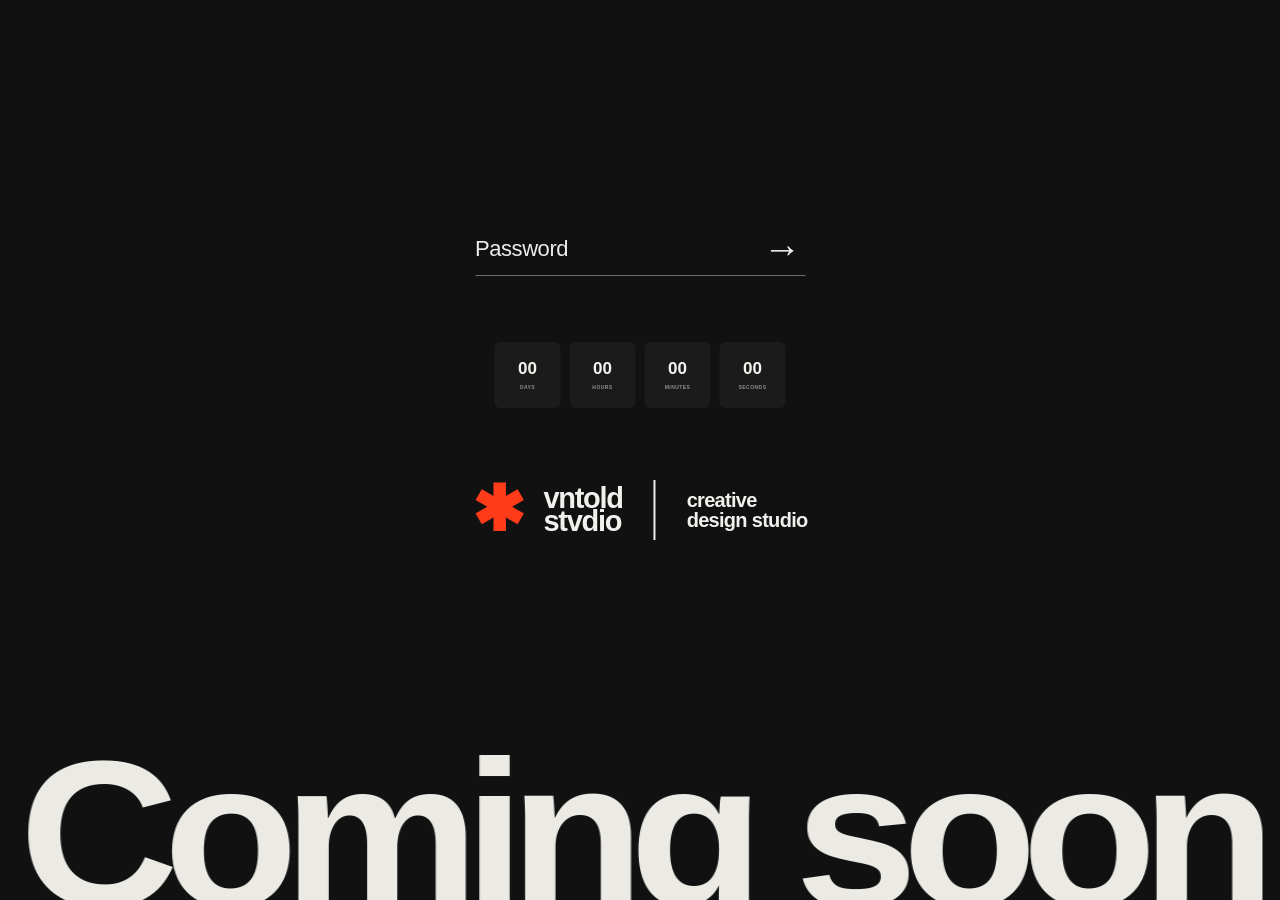
==== public/index.html @ a9f81172 "created public/private" ====
<!doctype html>
<html lang="en">
  <head>
    <meta charset="UTF-8" />
    <meta name="viewport" content="width=device-width, initial-scale=1.0" />

    <title>VNTOLD STVDIO®</title>

    <link rel="icon" type="image/png" href="favicon.png" />
    <link rel="stylesheet" href="style.css" />
  </head>

  <body>
    <main class="page">
      <div class="center-wrap">
        <!-- PASSWORD ENTRY -->
        <form class="password-form" id="passwordForm">
          <input
            type="password"
            class="password-input"
            id="password"
            placeholder="Password"
            aria-label="Password"
            autocomplete="current-password"
            required
          />

          <button
            class="password-submit"
            type="submit"
            aria-label="Enter website"
          >
            →
          </button>
        </form>

        <!-- COUNTDOWN -->
        <div class="countdown">
          <div class="time-box">
            <span class="number" id="days">20</span>
            <span class="label">days</span>
          </div>

          <div class="time-box">
            <span class="number" id="hours">00</span>
            <span class="label">hours</span>
          </div>

          <div class="time-box">
            <span class="number" id="minutes">00</span>
            <span class="label">minutes</span>
          </div>

          <div class="time-box">
            <span class="number" id="seconds">00</span>
            <span class="label">seconds</span>
          </div>
        </div>

        <!-- BRAND -->
        <div class="brand-row">
          <div class="brand-left">
            <div class="symbol">✱</div>

            <div class="brand-name">
              <span>vntold</span>
              <span>stvdio</span>
            </div>
          </div>

          <div class="divider"></div>

          <div class="descriptor">
            creative<br />
            design studio
          </div>
        </div>
      </div>

      <!-- LARGE BOTTOM TEXT -->
      <div class="coming-soon-wrap">
        <div class="coming-soon" id="comingSoon">Coming soon</div>
      </div>
    </main>

    <script>
      /* =========================
         COUNTDOWN
      ========================= */

      const launchDate = new Date("2026-09-08T00:00:00+10:00").getTime();

      function updateCountdown() {
        const now = Date.now();
        const distance = launchDate - now;

        if (distance <= 0) {
          document.getElementById("days").textContent = "00";
          document.getElementById("hours").textContent = "00";
          document.getElementById("minutes").textContent = "00";
          document.getElementById("seconds").textContent = "00";
          return;
        }

        const days = Math.floor(distance / (1000 * 60 * 60 * 24));

        const hours = Math.floor(
          (distance % (1000 * 60 * 60 * 24)) / (1000 * 60 * 60),
        );

        const minutes = Math.floor((distance % (1000 * 60 * 60)) / (1000 * 60));

        const seconds = Math.floor((distance % (1000 * 60)) / 1000);

        document.getElementById("days").textContent = String(days).padStart(
          2,
          "0",
        );

        document.getElementById("hours").textContent = String(hours).padStart(
          2,
          "0",
        );

        document.getElementById("minutes").textContent = String(
          minutes,
        ).padStart(2, "0");

        document.getElementById("seconds").textContent = String(
          seconds,
        ).padStart(2, "0");
      }

      updateCountdown();
      setInterval(updateCountdown, 1000);

      /* =========================
         FIT "COMING SOON"
      ========================= */

      function fitComingSoon() {
        const text = document.getElementById("comingSoon");

        text.style.transform = "scaleX(1)";

        const textWidth = text.getBoundingClientRect().width;

        const targetWidth = window.innerWidth * 0.97;

        const scale = targetWidth / textWidth;

        text.style.transform = `scaleX(${scale})`;
      }

      window.addEventListener("load", fitComingSoon);
      window.addEventListener("resize", fitComingSoon);

      /* =========================
         PASSWORD FORM
      ========================= */

      const passwordForm = document.getElementById("passwordForm");

      const passwordInput = document.getElementById("password");

      passwordForm.addEventListener("submit", async function (event) {
        event.preventDefault();

        passwordForm.classList.remove("error");

        try {
          const response = await fetch("/api/login", {
            method: "POST",

            headers: {
              "Content-Type": "application/json",
            },

            body: JSON.stringify({
              password: passwordInput.value,
            }),
          });

          if (response.ok) {
            window.location.href = "/studio/";
            return;
          }

          passwordInput.value = "";

          passwordForm.classList.add("error");

          passwordInput.focus();
        } catch (error) {
          passwordForm.classList.add("error");
        }
      });
    </script>
  </body>
</html>
---- public/style.css ----
* {
  margin: 0;
  padding: 0;
  box-sizing: border-box;
}

/* =========================
   PAGE
========================= */

html,
body {
  width: 100%;
  height: 100%;
}

body {
  background: #111111;
  color: #efefec;

  font-family: Arial, Helvetica, sans-serif;

  overflow: hidden;
}

.page {
  position: relative;

  width: 100vw;
  height: 100vh;

  overflow: hidden;

  background: #111111;
}

/* =========================
   CENTRE CONTENT
========================= */

.center-wrap {
  position: absolute;

  left: 50%;
  top: 50%;

  transform: translate(-50%, -50%) translateY(-1vh);

  display: flex;
  flex-direction: column;
  align-items: center;
}

/* =========================
   PASSWORD ENTRY
========================= */

.password-form {
  position: absolute;

  bottom: calc(100% + 66px);

  width: 330px;
  height: 54px;

  display: flex;
  align-items: center;

  border-bottom: 1px solid rgba(255, 255, 255, 0.38);

  transition: border-color 0.25s ease;
}

.password-form:focus-within {
  border-color: rgba(255, 255, 255, 0.9);
}

.password-input {
  flex: 1;

  width: 100%;
  height: 100%;

  padding: 0;

  background: transparent;

  border: none;
  outline: none;

  color: #f0f0ed;

  font-family: inherit;

  font-size: 22px;
  font-weight: 400;

  letter-spacing: -0.02em;
}

.password-input::placeholder {
  color: rgba(255, 255, 255, 0.92);

  opacity: 1;
}

.password-submit {
  width: 58px;
  height: 100%;

  display: flex;
  align-items: center;
  justify-content: flex-end;

  padding: 0 4px 0 0;

  background: transparent;

  border: none;

  color: #f0f0ed;

  font-family: inherit;

  font-size: 38px;
  font-weight: 300;

  line-height: 1;

  cursor: pointer;

  transition:
    transform 0.25s ease,
    opacity 0.25s ease;
}

.password-submit:hover {
  transform: translateX(5px);
}

.password-submit:active {
  transform: translateX(8px);
}

.password-form.error {
  border-color: #ff3b19;

  animation: passwordShake 0.35s ease;
}

@keyframes passwordShake {
  0% {
    transform: translateX(0);
  }

  25% {
    transform: translateX(-7px);
  }

  50% {
    transform: translateX(7px);
  }

  75% {
    transform: translateX(-4px);
  }

  100% {
    transform: translateX(0);
  }
}

/* =========================
   COUNTDOWN
========================= */

.countdown {
  display: flex;

  gap: 9px;

  margin-bottom: 72px;
}

.time-box {
  width: 66px;
  height: 66px;

  background: #1b1b1b;

  border-radius: 6px;

  display: flex;
  flex-direction: column;

  justify-content: center;
  align-items: center;
}

.number {
  color: #f3f3ef;

  font-size: 17px;
  font-weight: 700;

  line-height: 1;
}

.label {
  margin-top: 7px;

  color: #8f8f8f;

  font-size: 5px;
  font-weight: 600;

  letter-spacing: 0.09em;

  text-transform: uppercase;
}

/* =========================
   BRAND LOCKUP
========================= */

.brand-row {
  display: flex;
  align-items: center;
}

.brand-left {
  display: flex;
  align-items: center;

  gap: 18px;
}

.symbol {
  color: #ff3b19;

  font-size: 63px;
  font-weight: 700;

  line-height: 0.7;

  transform: translateY(-1px);
}

.brand-name {
  display: flex;
  flex-direction: column;

  color: #f0f0ed;

  font-size: 29px;
  font-weight: 700;

  line-height: 0.78;

  letter-spacing: -0.045em;
}

.divider {
  width: 2px;
  height: 60px;

  margin-left: 31px;
  margin-right: 31px;

  background: #ecece8;
}

.descriptor {
  color: #f0f0ed;

  font-size: 20px;
  font-weight: 600;

  line-height: 1.02;

  letter-spacing: -0.035em;

  white-space: nowrap;
}

/* =========================
   GIANT "COMING SOON"
========================= */

.coming-soon-wrap {
  position: absolute;

  left: 50%;
  bottom: -1.2vw;

  transform: translateX(-50%);

  width: max-content;

  pointer-events: none;
}

.coming-soon {
  display: block;

  color: #ebeae5;

  font-size: 16.2vw;
  font-weight: 600;

  line-height: 0.78;

  letter-spacing: -0.07em;

  white-space: nowrap;

  transform-origin: center bottom;

  will-change: transform;
}

/* =========================
   TABLET
========================= */

@media (max-width: 900px) {
  .center-wrap {
    top: 47%;
  }

  .password-form {
    bottom: calc(100% + 52px);

    width: 300px;
  }

  .password-input {
    font-size: 20px;
  }

  .password-submit {
    font-size: 34px;
  }

  .countdown {
    margin-bottom: 55px;
  }

  .time-box {
    width: 58px;
    height: 58px;
  }

  .number {
    font-size: 16px;
  }

  .symbol {
    font-size: 52px;
  }

  .brand-name {
    font-size: 24px;
  }

  .divider {
    height: 52px;

    margin-left: 24px;
    margin-right: 24px;
  }

  .descriptor {
    font-size: 17px;
  }

  .coming-soon {
    font-size: 17vw;
  }

  .coming-soon-wrap {
    bottom: -0.7vw;
  }
}

/* =========================
   MOBILE
========================= */

@media (max-width: 600px) {
  .center-wrap {
    top: 44%;

    width: 100%;

    padding: 0 15px;
  }

  .password-form {
    bottom: calc(100% + 42px);

    width: min(300px, calc(100vw - 44px));

    height: 48px;
  }

  .password-input {
    font-size: 18px;
  }

  .password-submit {
    width: 48px;

    font-size: 31px;
  }

  .countdown {
    gap: 6px;

    margin-bottom: 48px;
  }

  .time-box {
    width: 54px;
    height: 54px;
  }

  .number {
    font-size: 15px;
  }

  .label {
    font-size: 5px;
  }

  .brand-row {
    transform: scale(0.78);
  }

  .coming-soon {
    font-size: 23vw;
  }

  .coming-soon-wrap {
    bottom: 0;
  }
}
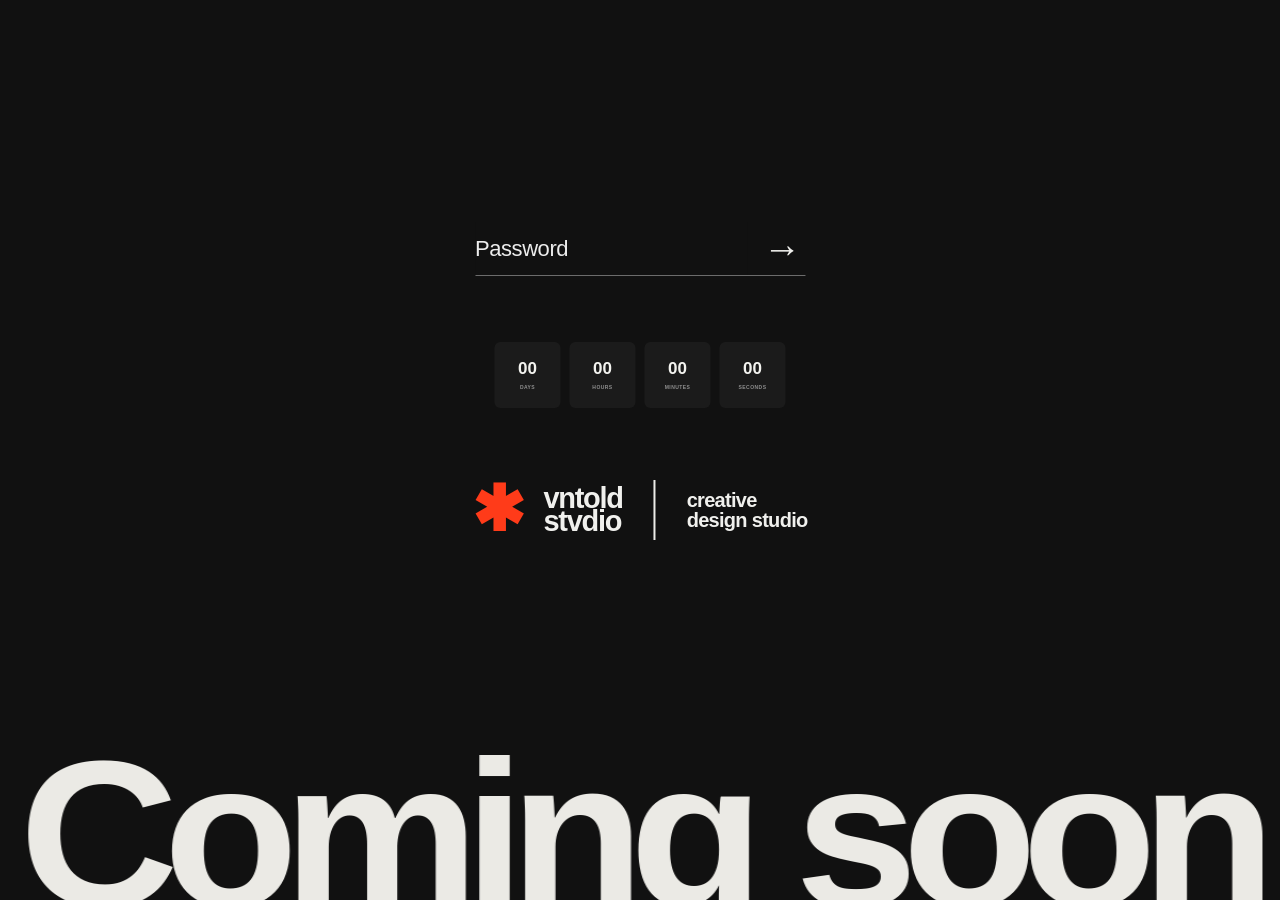
==== commit fc137e04: "updating days" ====
--- a/public/index.html
+++ b/public/index.html
@@ -37,7 +37,7 @@
         <!-- COUNTDOWN -->
         <div class="countdown">
           <div class="time-box">
-            <span class="number" id="days">20</span>
+            <span class="number" id="days">30</span>
             <span class="label">days</span>
           </div>
 
--- a/public/style.css
+++ b/public/style.css
@@ -1,13 +1,13 @@
+/* =========================================================
+   RESET
+========================================================= */
+
 * {
   margin: 0;
   padding: 0;
   box-sizing: border-box;
 }
 
-/* =========================
-   PAGE
-========================= */
-
 html,
 body {
   width: 100%;
@@ -23,6 +23,10 @@
   overflow: hidden;
 }
 
+/* =========================================================
+   PAGE
+========================================================= */
+
 .page {
   position: relative;
 
@@ -34,9 +38,9 @@
   background: #111111;
 }
 
-/* =========================
+/* =========================================================
    CENTRE CONTENT
-========================= */
+========================================================= */
 
 .center-wrap {
   position: absolute;
@@ -51,9 +55,9 @@
   align-items: center;
 }
 
-/* =========================
+/* =========================================================
    PASSWORD ENTRY
-========================= */
+========================================================= */
 
 .password-form {
   position: absolute;
@@ -66,6 +70,8 @@
   display: flex;
   align-items: center;
 
+  background: #111111;
+
   border-bottom: 1px solid rgba(255, 255, 255, 0.38);
 
   transition: border-color 0.25s ease;
@@ -75,6 +81,10 @@
   border-color: rgba(255, 255, 255, 0.9);
 }
 
+/* =========================================================
+   PASSWORD INPUT
+========================================================= */
+
 .password-input {
   flex: 1;
 
@@ -83,12 +93,13 @@
 
   padding: 0;
 
-  background: transparent;
-
   border: none;
   outline: none;
 
-  color: #f0f0ed;
+  background: #111111 !important;
+  background-color: #111111 !important;
+
+  color: #ffffff;
 
   font-family: inherit;
 
@@ -96,13 +107,58 @@
   font-weight: 400;
 
   letter-spacing: -0.02em;
-}
+
+  appearance: none;
+  -webkit-appearance: none;
+
+  box-shadow: none;
+}
+
+/* PLACEHOLDER */
 
 .password-input::placeholder {
   color: rgba(255, 255, 255, 0.92);
 
   opacity: 1;
 }
+
+/* =========================================================
+   CHROME / SAFARI AUTOFILL FIX
+========================================================= */
+
+.password-input:-webkit-autofill,
+.password-input:-webkit-autofill:hover,
+.password-input:-webkit-autofill:focus,
+.password-input:-webkit-autofill:active {
+  -webkit-text-fill-color: #ffffff !important;
+
+  caret-color: #ffffff !important;
+
+  background-color: #111111 !important;
+
+  -webkit-box-shadow: 0 0 0 1000px #111111 inset !important;
+
+  box-shadow: 0 0 0 1000px #111111 inset !important;
+
+  border: none !important;
+
+  transition: background-color 999999s ease-in-out 0s;
+}
+
+/* STANDARD AUTOFILL */
+
+.password-input:autofill {
+  color: #ffffff !important;
+
+  background: #111111 !important;
+  background-color: #111111 !important;
+
+  box-shadow: 0 0 0 1000px #111111 inset !important;
+}
+
+/* =========================================================
+   PASSWORD ARROW
+========================================================= */
 
 .password-submit {
   width: 58px;
@@ -114,9 +170,10 @@
 
   padding: 0 4px 0 0;
 
-  background: transparent;
-
   border: none;
+  outline: none;
+
+  background: #111111;
 
   color: #f0f0ed;
 
@@ -128,6 +185,9 @@
   line-height: 1;
 
   cursor: pointer;
+
+  appearance: none;
+  -webkit-appearance: none;
 
   transition:
     transform 0.25s ease,
@@ -142,6 +202,8 @@
   transform: translateX(8px);
 }
 
+/* WRONG PASSWORD */
+
 .password-form.error {
   border-color: #ff3b19;
 
@@ -170,9 +232,9 @@
   }
 }
 
-/* =========================
+/* =========================================================
    COUNTDOWN
-========================= */
+========================================================= */
 
 .countdown {
   display: flex;
@@ -219,9 +281,9 @@
   text-transform: uppercase;
 }
 
-/* =========================
+/* =========================================================
    BRAND LOCKUP
-========================= */
+========================================================= */
 
 .brand-row {
   display: flex;
@@ -283,9 +345,9 @@
   white-space: nowrap;
 }
 
-/* =========================
+/* =========================================================
    GIANT "COMING SOON"
-========================= */
+========================================================= */
 
 .coming-soon-wrap {
   position: absolute;
@@ -319,9 +381,9 @@
   will-change: transform;
 }
 
-/* =========================
+/* =========================================================
    TABLET
-========================= */
+========================================================= */
 
 @media (max-width: 900px) {
   .center-wrap {
@@ -383,9 +445,9 @@
   }
 }
 
-/* =========================
+/* =========================================================
    MOBILE
-========================= */
+========================================================= */
 
 @media (max-width: 600px) {
   .center-wrap {
